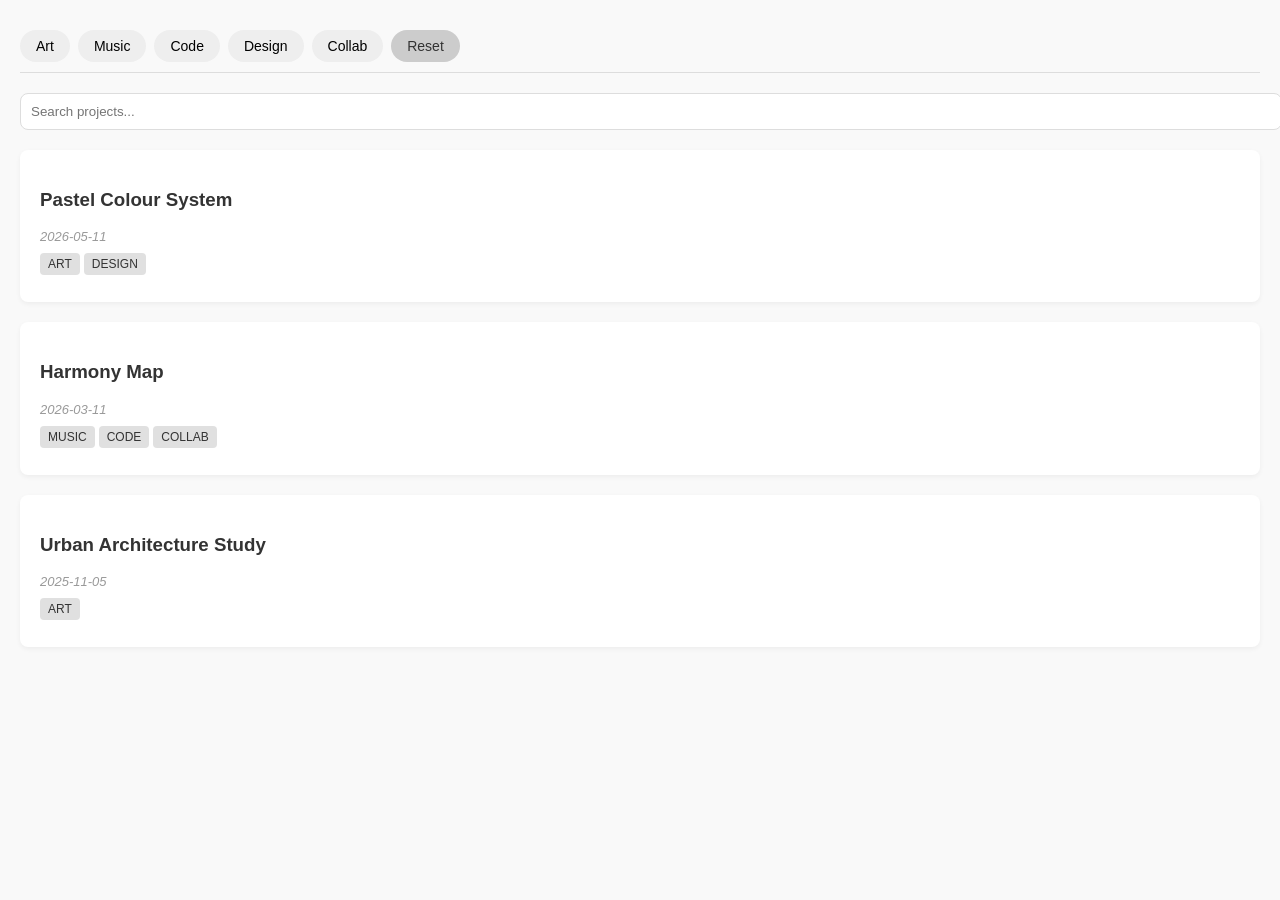
==== projects/index.html @ 5b32a6ea "." ====
<!DOCTYPE html>
<html lang="en">
<head>
    <meta charset="UTF-8">
    <meta name="viewport" content="width=device-width, initial-scale=1.0">
    <style>
        :root {
            --primary: #333;
            --bg: #f9f9f9;
            --card-bg: #fff;
            --accent: #0056b3;
        }
        body {
            font-family: -apple-system, BlinkMacSystemFont, "Segoe UI", Roboto, Helvetica, Arial, sans-serif;
            margin: 0;
            padding: 20px;
            background-color: var(--bg);
            color: var(--primary);
        }
        /* Filter Header */
#filter-bar {
    display: flex;
    flex-wrap: nowrap;
    justify-content: space-between;
    align-items: center;
    gap: 8px;
    overflow-x: auto;
    position: sticky;
    top: 0;
    background: var(--bg);
    padding: 10px 0;
    margin-bottom: 20px;
    border-bottom: 1px solid #ddd;
    z-index: 100;
}

        #filter-buttons {
            display: flex;
            flex-wrap: wrap;
            gap: 8px;
            align-items: center;
            flex: 1 1 auto;
            min-width: 0;
        }

#filter-nav {
    display: none;             /* hidden on the main grid */
    flex: 0 0 198px;           /* fixed slot width for two 95px buttons + 8px gap */
    justify-content: space-between;
    align-items: center;
    white-space: nowrap;
    margin-left: auto;         /* keeps the whole slot on the right */
}

        .filter-btn {
            background: #eee;
            border: none;
            padding: 8px 16px;
            border-radius: 20px;
            cursor: pointer;
            font-size: 14px;
            transition: background 0.2s;
        }
        .filter-btn.active {
            background: var(--accent);
            color: white;
        }
        .filter-btn.flash {
            background:#fff;
            color: #333;
            box-shadow: 0 0 0 2px #ccc inset;
            transition: background 0.2s ease, color 0.2s ease, box-shadow 0.2s ease;
        }
        
        /* Grid Layout */
        #project-grid {
            display: grid;
            grid-template-columns: 1fr;
            gap: 20px;
        }
        .card {
            display: block;
            color: inherit;
            text-decoration: none;

            background: var(--card-bg);
            padding: 20px;
            border-radius: 8px;
            box-shadow: 0 2px 5px rgba(0,0,0,0.05);
            cursor: pointer;
            transition: transform 0.2s;
        }
        .card-content-sentence {
            max-height: 0;
            margin: 0;
            overflow: hidden;
            opacity: 0;
            transform: translateY(5px);

            transition:
                max-height 0.25s ease,
                margin 0.25s ease,
                opacity 0.25s ease,
                transform 0.25s ease;
            }

        .card:hover .card-content-sentence,
        .card:focus-visible .card-content-sentence {
                max-height: 100px;
                 margin-top: 12px;
                opacity: 1;
            transform: translateY(-3px);
            box-shadow: 0 4px 10px rgba(0,0,0,0.1);
        }
        .tag {
            font-size: 12px;
            background: #e0e0e0;
            padding: 4px 8px;
            border-radius: 4px;
            margin-right: 4px;
            text-transform: uppercase;
        }

        /* Detail View */
        #project-detail {
            display: none;
            position: relative;
            background: var(--card-bg);
            padding: 40px;
            border-radius: 8px;
            min-height: 80vh;
        }

/* Grouped button styles for cleaner code */
#old-project-btn, #new-project-btn { 
    background: #dc143c;
    color: white;
    border: none;
    padding: 8px 16px;
    margin: 0;                 /* Removed individual margins; 'gap' in the parent handles this now */
    border-radius: 4px;
    cursor: pointer;
    font-size: 14px;
    transition: background 0.2s;
    width: 95px;
    flex-shrink: 0;            /* Prevents the buttons from squishing if the screen gets too small */
}

/* Slot alignment rules */
#old-project-btn {
    margin-right: auto;        /* Forces button to stay in the left "slot" */
}

#new-project-btn {
    margin-left: auto;         /* Forces button to stay in the right "slot" */
}

#old-project-btn:hover, #new-project-btn:hover {
    background: #b21030;
}

        #back-btn {
            background: none;
            border: none;
            color: var(--accent);
            cursor: pointer;
            font-size: 16px;
            padding: 0 0 20px 0;
            text-decoration: underline;
        }
        #reset-btn {
            background: #ccc;
            color: #333;
            transition: background 0.2s ease, color 0.2s ease, box-shadow 0.2s ease;
        }
        #reset-btn.flash {
            background: #fff;
            color: #111;
            box-shadow: 0 0 0 3px rgba(255, 255, 255, 0.9), 0 0 0 6px rgba(0, 0, 0, 0.1);
        }

        #message-no-projects-to-display {
            display: none;
        }

        #message-project-currently-filtered {
            display: none;
            color: #668;
            font-style: italic;
            margin: 8px 0;
        }

        /* for mobile  */
        @media (hover: none) {
    .card-content-sentence {
        max-height: 100px;
        margin-top: 12px;
        opacity: 1;
        transform: none;
    }
}

    </style>
</head>
<body>

    

    <div id="filter-bar">
        <div id="filter-buttons">
            <button class="filter-btn" data-tag="art">Art</button>
            <button class="filter-btn" data-tag="music">Music</button>
            <button class="filter-btn" data-tag="code">Code</button>
            <button class="filter-btn" data-tag="design">Design</button>
            <button class="filter-btn" data-tag="collab">Collab</button>
            <button class="filter-btn" id="reset-btn">Reset</button>
        </div>
        <div id="filter-nav">
            <button id="old-project-btn" style="display:none;">← Older</button>
            <button id="new-project-btn" style="display:none;">Newer →</button>
        </div>
    </div>

<div id="search-bar" style="margin-bottom: 20px;">
  <input
    type="text"
    id="search-input"
    placeholder="Search projects..."
    style="width: 100%; padding: 10px; border-radius: 8px; border: 1px solid #ddd;"
  >
</div>

    <div id="project-grid"></div>

    <div id="project-detail">

        <button id="back-btn">← Back to projects</button>

        <h1 id="detail-title"></h1>
        <div id="message-project-currently-filtered" style="display:none; color:#668; font-style:italic; margin:8px 0;">
            No projects match the active filters.
        </div>

        <div id="detail-tags" style="margin-bottom: 20px;"></div>
        <div id="detail-content" style="line-height: 1.6;"></div>
    </div>

    <div id="message-no-projects-to-display">
        No projects exist with the project type tags selected.
    </div>

    <script>
        // 1. Your Project Database
        const projects = [
            {
                id: "pastelSystem",
                date: "2026-05-11",
                title: "Pastel Colour System",
                tags: ["art", "design"],
                summary: "A practical colour and material study system.",
               // content: "Here is the full write-up for the Pastel project. You can use standard HTML here like <br> or <b>bold text</b>."
                detailUrl: "./pastel-system/"
            },
            {
                id: "harmonyMap",
                date: "2026-03-11",
                title: "Harmony Map",
                tags: ["music", "code", "collab"],
                summary: "An interactive visualization of music theory.",
               // content: "Full project details about the Harmony Map..."
                detailUrl: "./harmony-map/"
            },
            {
                id: "urbanStudy",
                date: "2025-11-05",
                title: "Urban Architecture Study",
                tags: ["art"],
                summary: "Sketches of historical urban engineering.",
               // content: "Full write up..."
                detailUrl: "./urban-study/"
            }
        ];

        // 2. Application Logic
        let activeTags = new Set();
        let currentProjectId = null;
        const grid = document.getElementById('project-grid');
        const detailView = document.getElementById('project-detail');
        const filterBar = document.getElementById('filter-bar');

        // Render the grid based on active filters
        function renderGrid() {
            grid.innerHTML = '';
            const filtered = getVisibleProjects();
            const messageNoProjectstoDisplay = document.getElementById('message-no-projects-to-display');
            
            if (filtered.length === 0) {
                messageNoProjectstoDisplay.style.display = 'block';     // show message element as a block 
            } else {
                messageNoProjectstoDisplay.style.display = 'none';      // don't show message element as a blockat all   
            }

            filtered.forEach(p => {
                const card = document.createElement('div');
                card.className = 'card';
                //card.onclick = () => openProject(p.id);
                card.href = p.detailUrl;
                card.target = '_top';
                
                const tagsHtml = p.tags.map(t => `<span class="tag">${t}</span>`).join('');
                
                card.innerHTML = `
                    <h3>${p.title}</h3>
                    <p style="color: #999; font-style: italic; font-size: 13px; margin: 4px 0 10px 0;">${p.date}</p>
                    <div style="margin-bottom: 10px;">${tagsHtml}</div>
                    <p class="card-content-sentence">
                    ${p.summary}
                    </p>
                `;
                grid.appendChild(card);
            });
        }

        // Open a specific project and wire old/new navigation
        // creates a copy of the projects array before then sorting (to not mutate the original array) and then filtering based on active tags

        const searchInput = document.getElementById('search-input'); // for a search bar

        function getVisibleProjects() {


            // for filtering and search bar
              const query = searchInput.value.trim().toLowerCase();
  return projects
    .filter(p => {
      //const matchesTags = activeTags.size === 0 || p.tags.some(tag => activeTags.has(tag));     //or
      const matchesTags = activeTags.size === 0 || Array.from(activeTags).every(tag => p.tags.includes(tag));       // and - reduce number of projects displayed
      const matchesSearch = !query ||
        p.title.toLowerCase().includes(query) ||
        p.summary.toLowerCase().includes(query) ||
        p.content.toLowerCase().includes(query) ||
        p.tags.some(tag => tag.includes(query));
      return matchesTags && matchesSearch;
    })
    .sort((a, b) => new Date(b.date) - new Date(a.date));
}
        searchInput.addEventListener(
    'input',
    updateViewAfterCriteriaChange
);

        function showFilteredProjectMessage() {
            const filteredNote = document.getElementById('message-project-currently-filtered');
            const oldBtn = document.getElementById('old-project-btn');
            const newBtn = document.getElementById('new-project-btn');

            document.getElementById('detail-title').innerText = '';
            document.getElementById('detail-tags').style.display = 'none';
            document.getElementById('detail-content').style.display = 'none';

            document.getElementById('filter-nav').style.display = 'none';

            filteredNote.style.display = 'block';
            oldBtn.style.display = 'none';
            newBtn.style.display = 'none';
        }

        function openProject(id, shouldScroll = true) {
            currentProjectId = id;
            const visible = getVisibleProjects();
            const index = visible.findIndex(x => x.id === id);




            grid.style.display = 'none';
            filterBar.style.display = 'flex';
            document.getElementById('filter-nav').style.display = 'flex';
            detailView.style.display = 'block';

            if (index === -1) {
                showFilteredProjectMessage();
                return;
            }

            const p = visible[index];
            document.getElementById('detail-title').innerText = p.title;
            document.getElementById('detail-tags').style.display = 'block';
            document.getElementById('detail-content').style.display = 'block';
            document.getElementById('message-project-currently-filtered').style.display = 'none';

            document.getElementById('detail-tags').innerHTML = `<p style="color: #999; font-style: italic; margin: 0 0 8px 0;">${p.date}</p>` + p.tags.map(t => `<span class="tag">${t}</span>`).join('');
            document.getElementById('detail-content').innerHTML = p.content;

            

            updateDetailNav(id);
            if (shouldScroll) {
            window.scrollTo(0, 0);
            }
        }

        function updateDetailNav(currentId) {
            const visible = getVisibleProjects();
            const index = visible.findIndex(p => p.id === currentId);
            const oldBtn = document.getElementById('old-project-btn');
            const newBtn = document.getElementById('new-project-btn');

            if (index === -1) {
                oldBtn.style.display = 'none';
                newBtn.style.display = 'none';
                return;
            }

            const older = visible[index + 1];
            const newer = visible[index - 1];

            if (older) {
                oldBtn.style.display = 'block';
                oldBtn.onclick = () => openProject(older.id);
            } else {
                oldBtn.style.display = 'none';
            }

            if (newer) {
                newBtn.style.display = 'block';
                newBtn.onclick = () => openProject(newer.id);
            } else {
                newBtn.style.display = 'none';
            }
        }

        function hideProjectDetails() {
            detailView.style.display = 'none';
        }

        function showProjectDetails() {
            detailView.style.display = 'block';
        }

        function renderCurrentProjectDetail(id) {
            const p = projects.find(x => x.id === id);
            if (!p) return;

            document.getElementById('detail-title').innerText = p.title;
            document.getElementById('detail-tags').style.display = 'block';
            document.getElementById('detail-content').style.display = 'block';
            document.getElementById('detail-tags').innerHTML = `<p style="color:#999; font-style:italic; margin: 0 0 8px 0;">${p.date}</p>` + p.tags.map(t =>`<span class="tag">${t}</span>`).join('');
            document.getElementById('detail-content').innerHTML = p.content;
        }

        // project only forgotten if user explicitly leaves it
        document.getElementById('back-btn').onclick = () => {
            currentProjectId = null;
            detailView.style.display = 'none';
            grid.style.display = 'grid';

            renderGrid();




            // ensure filters are visible
            filterBar.style.display = 'flex';
            document.getElementById('filter-nav').style.display = 'none';
            // hide the nav buttons in the header
            const oldBtn = document.getElementById('old-project-btn');
            const newBtn = document.getElementById('new-project-btn');
            if(oldBtn) oldBtn.style.display = 'none';
            if(newBtn) newBtn.style.display = 'none';
        };

        function updateViewAfterCriteriaChange() {
    renderGrid();

    // The user is currently looking at the project grid.
    if (!currentProjectId) {
        return;
    }

    const visible = getVisibleProjects();

    const currentProject = visible.find(
        project => project.id === currentProjectId
    );

    // Keep the current project if possible.
    // Otherwise use the newest matching project.
    const projectToShow = currentProject || visible[0];

    if (projectToShow) {
    const projectChanged =
        projectToShow.id !== currentProjectId;

    openProject(projectToShow.id, projectChanged);
} else {
        showFilteredProjectMessage();

        document.getElementById(
            'message-no-projects-to-display'
        ).style.display = 'none';
    }
}

        // Handle Filter Clicks
document
    .querySelectorAll('.filter-btn:not(#reset-btn)')
    .forEach(btn => {
        btn.onclick = (event) => {
            const tag = event.target.getAttribute('data-tag');

            if (activeTags.has(tag)) {
                activeTags.delete(tag);
                event.target.classList.remove('active');
            } else {
                activeTags.add(tag);
                event.target.classList.add('active');
            }

            updateViewAfterCriteriaChange();
        };
    });

        // Handle Reset
        const resetBtn = document.getElementById('reset-btn');

            resetBtn.onclick = () => {
    activeTags.clear();
    document.querySelectorAll('.filter-btn').forEach(b => b.classList.remove('active'));
    resetBtn.classList.add('flash');
    setTimeout(() => resetBtn.classList.remove('flash'), 260);
    updateViewAfterCriteriaChange();
        };

        // Initialize
        renderGrid();
    </script>
</body>
</html>
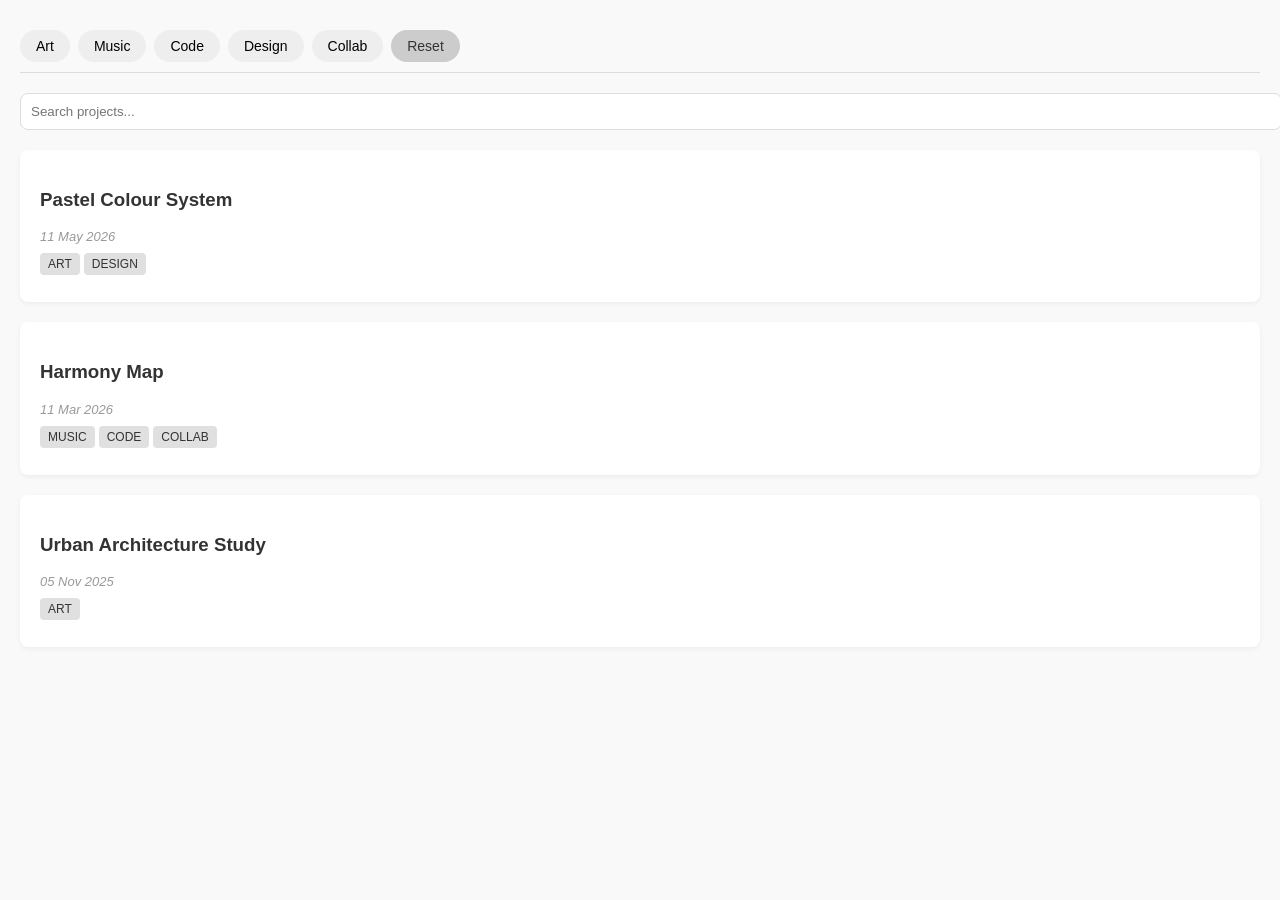
==== commit 3041a724: "static page formatting update" ====
--- a/projects/index.html
+++ b/projects/index.html
@@ -258,7 +258,11 @@
                 title: "Pastel Colour System",
                 tags: ["art", "design"],
                 summary: "A practical colour and material study system.",
-               // content: "Here is the full write-up for the Pastel project. You can use standard HTML here like <br> or <b>bold text</b>."
+
+                content: "",
+                searchText: "",
+                contentLoaded: false,
+
                 detailUrl: "./pastel-system/"
             },
             {
@@ -267,7 +271,11 @@
                 title: "Harmony Map",
                 tags: ["music", "code", "collab"],
                 summary: "An interactive visualization of music theory.",
-               // content: "Full project details about the Harmony Map..."
+
+                content: "",
+                searchText: "",
+                contentLoaded: false,
+                
                 detailUrl: "./harmony-map/"
             },
             {
@@ -276,10 +284,83 @@
                 title: "Urban Architecture Study",
                 tags: ["art"],
                 summary: "Sketches of historical urban engineering.",
-               // content: "Full write up..."
+   
+                content: "",
+                searchText: "",
+                contentLoaded: false,
+                
                 detailUrl: "./urban-study/"
             }
         ];
+
+        async function loadProjectContent(project) {
+    if (project.contentLoaded) {
+        return;
+    }
+
+    try {
+        const response = await fetch(project.detailUrl);
+
+        if (!response.ok) {
+            throw new Error(
+                `Could not load ${project.detailUrl}`
+            );
+        }
+
+        const pageHtml = await response.text();
+
+        const pageDocument =
+            new DOMParser().parseFromString(
+                pageHtml,
+                "text/html"
+            );
+
+        const projectContent =
+            pageDocument.getElementById(
+                "project-content"
+            );
+
+        if (!projectContent) {
+            throw new Error(
+                `#project-content was not found in ${project.detailUrl}`
+            );
+        }
+
+        project.content = projectContent.innerHTML;
+
+        project.searchText =
+            projectContent.textContent
+                .trim()
+                .toLowerCase();
+
+        project.contentLoaded = true;
+
+    } catch (error) {
+        console.error(error);
+
+        project.content = `
+            <p>
+                Sorry, this project could not be loaded.
+            </p>
+        `;
+
+        project.searchText = "";
+    }
+}
+
+// setting the format of displayed dates
+function formatProjectDateForDisplay(projectDateIso) {
+    const projectDate = new Date(
+        `${projectDateIso}T00:00:00Z`
+    );
+
+    return new Intl.DateTimeFormat('en-GB', {
+        day: '2-digit',
+        month: 'short',
+        year: 'numeric',
+        timeZone: 'UTC'
+    }).format(projectDate);
+}
 
         // 2. Application Logic
         let activeTags = new Set();
@@ -303,15 +384,13 @@
             filtered.forEach(p => {
                 const card = document.createElement('div');
                 card.className = 'card';
-                //card.onclick = () => openProject(p.id);
-                card.href = p.detailUrl;
-                card.target = '_top';
+                card.onclick = () => openProject(p.id);
                 
                 const tagsHtml = p.tags.map(t => `<span class="tag">${t}</span>`).join('');
                 
                 card.innerHTML = `
                     <h3>${p.title}</h3>
-                    <p style="color: #999; font-style: italic; font-size: 13px; margin: 4px 0 10px 0;">${p.date}</p>
+                    <p style="color: #999; font-style: italic; font-size: 13px; margin: 4px 0 10px 0;">${formatProjectDateForDisplay(p.date)}</p>
                     <div style="margin-bottom: 10px;">${tagsHtml}</div>
                     <p class="card-content-sentence">
                     ${p.summary}
@@ -338,8 +417,8 @@
       const matchesSearch = !query ||
         p.title.toLowerCase().includes(query) ||
         p.summary.toLowerCase().includes(query) ||
-        p.content.toLowerCase().includes(query) ||
-        p.tags.some(tag => tag.includes(query));
+        (p.searchText ?? "").includes(query) ||
+        p.tags.some(tag => tag.toLowerCase().includes(query));
       return matchesTags && matchesSearch;
     })
     .sort((a, b) => new Date(b.date) - new Date(a.date));
@@ -365,7 +444,7 @@
             newBtn.style.display = 'none';
         }
 
-        function openProject(id, shouldScroll = true) {
+        async function openProject(id, shouldScroll = true) {
             currentProjectId = id;
             const visible = getVisibleProjects();
             const index = visible.findIndex(x => x.id === id);
@@ -384,12 +463,14 @@
             }
 
             const p = visible[index];
+            document.getElementById('detail-content').innerHTML = '<p>Loading project…</p>';
+            await loadProjectContent(p);
             document.getElementById('detail-title').innerText = p.title;
             document.getElementById('detail-tags').style.display = 'block';
             document.getElementById('detail-content').style.display = 'block';
             document.getElementById('message-project-currently-filtered').style.display = 'none';
 
-            document.getElementById('detail-tags').innerHTML = `<p style="color: #999; font-style: italic; margin: 0 0 8px 0;">${p.date}</p>` + p.tags.map(t => `<span class="tag">${t}</span>`).join('');
+            document.getElementById('detail-tags').innerHTML = `<p style="color: #999; font-style: italic; margin: 0 0 8px 0;">${formatProjectDateForDisplay(p.date)}</p>` + p.tags.map(t => `<span class="tag">${t}</span>`).join('');
             document.getElementById('detail-content').innerHTML = p.content;
 
             
@@ -445,7 +526,7 @@
             document.getElementById('detail-title').innerText = p.title;
             document.getElementById('detail-tags').style.display = 'block';
             document.getElementById('detail-content').style.display = 'block';
-            document.getElementById('detail-tags').innerHTML = `<p style="color:#999; font-style:italic; margin: 0 0 8px 0;">${p.date}</p>` + p.tags.map(t =>`<span class="tag">${t}</span>`).join('');
+            document.getElementById('detail-tags').innerHTML = `<p style="color:#999; font-style:italic; margin: 0 0 8px 0;">${formatProjectDateForDisplay(p.date)}</p>` + p.tags.map(t =>`<span class="tag">${t}</span>`).join('');
             document.getElementById('detail-content').innerHTML = p.content;
         }
 
@@ -532,8 +613,20 @@
     updateViewAfterCriteriaChange();
         };
 
+    // load every project content for full-content search
+    async function loadAllProjectContent() {
+    await Promise.all(
+        projects.map(project =>
+            loadProjectContent(project)
+        )
+    );
+
+    updateViewAfterCriteriaChange();
+}
+
         // Initialize
         renderGrid();
+loadAllProjectContent();
     </script>
 </body>
 </html>
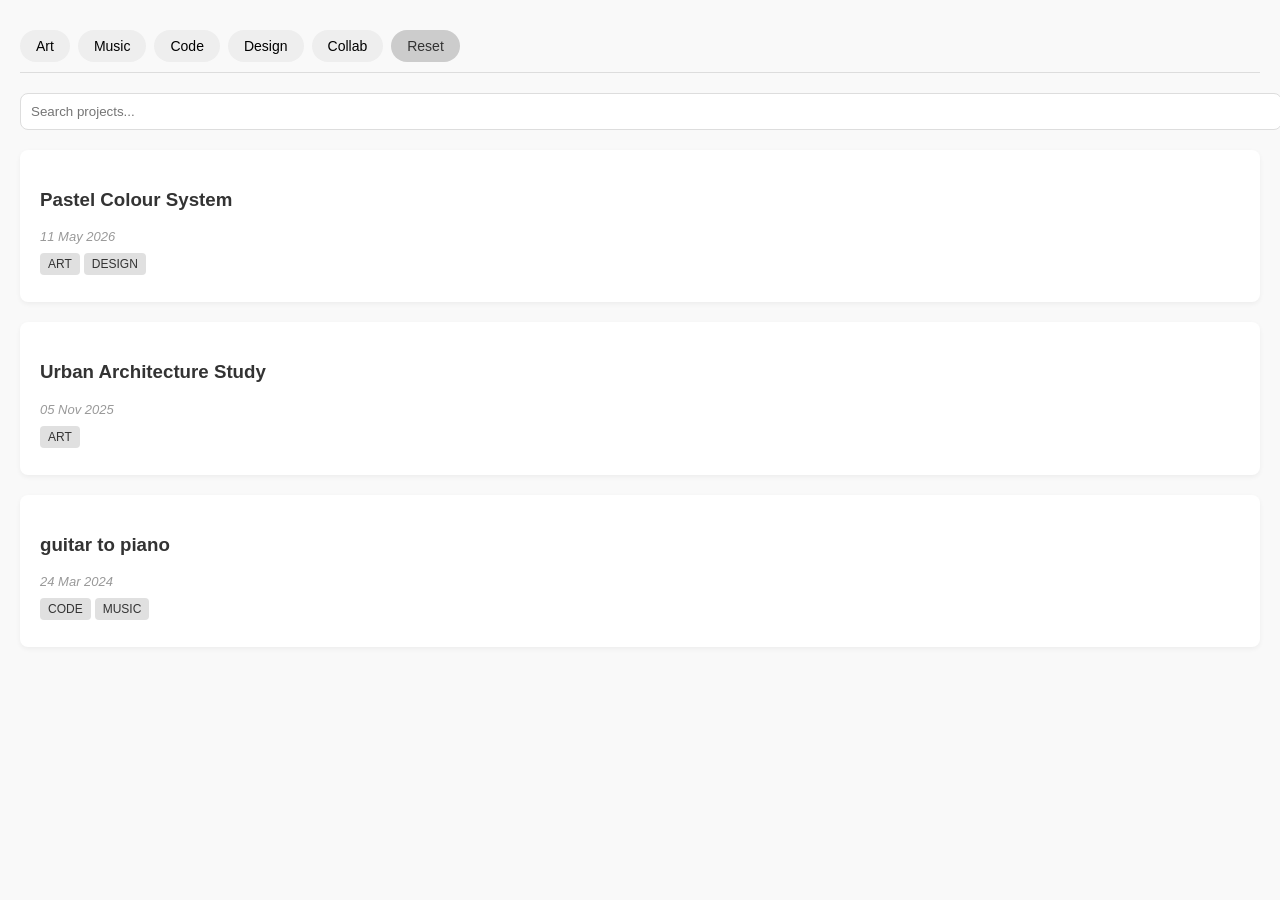
==== commit 99aa946d: "prep for guitar to piano" ====
--- a/projects/index.html
+++ b/projects/index.html
@@ -266,17 +266,17 @@
                 detailUrl: "./pastel-system/"
             },
             {
-                id: "harmonyMap",
-                date: "2026-03-11",
-                title: "Harmony Map",
-                tags: ["music", "code", "collab"],
-                summary: "An interactive visualization of music theory.",
+                id: "guitarToPiano",
+                date: "2024-03-24",
+                title: "guitar to piano",
+                tags: ["code", "music"],
+                summary: "note finder from guitar to piano, prototyped in google sheets",
 
                 content: "",
                 searchText: "",
                 contentLoaded: false,
                 
-                detailUrl: "./harmony-map/"
+                detailUrl: "./guitar-to-piano/"
             },
             {
                 id: "urbanStudy",
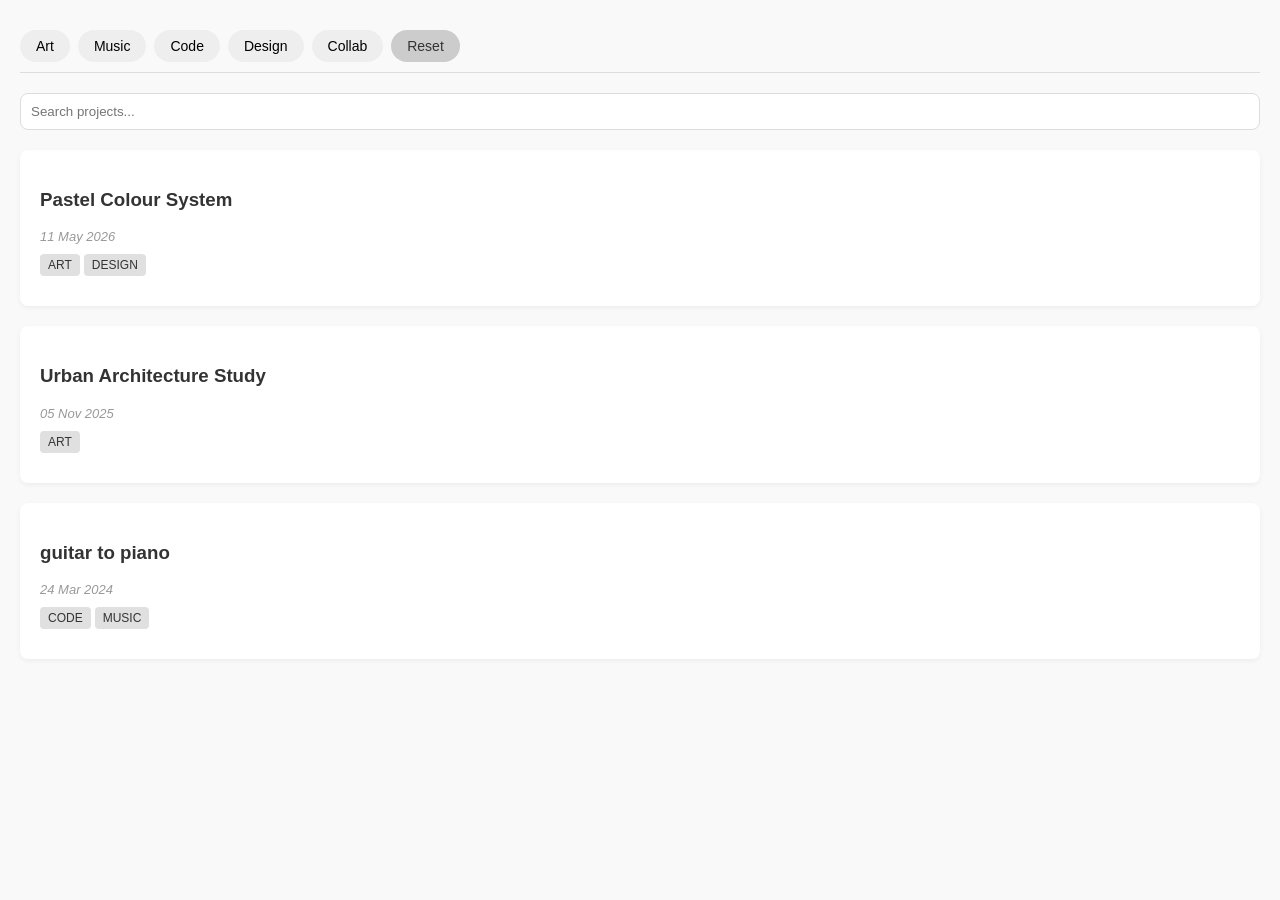
==== commit 205c9f9e: "global css dev" ====
--- a/projects/index.html
+++ b/projects/index.html
@@ -3,6 +3,9 @@
 <head>
     <meta charset="UTF-8">
     <meta name="viewport" content="width=device-width, initial-scale=1.0">
+
+     <link rel="stylesheet" href="./page.css">
+
     <style>
         :root {
             --primary: #333;
@@ -18,21 +21,21 @@
             color: var(--primary);
         }
         /* Filter Header */
-#filter-bar {
-    display: flex;
-    flex-wrap: nowrap;
-    justify-content: space-between;
-    align-items: center;
-    gap: 8px;
-    overflow-x: auto;
-    position: sticky;
-    top: 0;
-    background: var(--bg);
-    padding: 10px 0;
-    margin-bottom: 20px;
-    border-bottom: 1px solid #ddd;
-    z-index: 100;
-}
+        #filter-bar {
+            display: flex;
+            flex-wrap: nowrap;
+            justify-content: space-between;
+            align-items: center;
+            gap: 8px;
+            overflow-x: auto;
+            position: sticky;
+            top: 0;
+            background: var(--bg);
+            padding: 10px 0;
+            margin-bottom: 20px;
+            border-bottom: 1px solid #ddd;
+            z-index: 100;
+        }
 
         #filter-buttons {
             display: flex;
--- a/projects/page.css
+++ b/projects/page.css
@@ -0,0 +1,160 @@
+/* shared settings */
+
+:root {
+    --callout-right-offset: 30px;
+    --callout-red: #dc143c;
+    --callout-text: #fff;
+}
+
+* {
+    box-sizing: border-box;
+}
+
+html,
+body {
+    margin: 0;
+    padding: 0;
+    background: transparent;
+}
+
+body {
+    font-family:
+        -apple-system,
+        BlinkMacSystemFont,
+        "Segoe UI",
+        Roboto,
+        Helvetica,
+        Arial,
+        sans-serif;
+}
+
+
+/* explore-projects pointer */
+
+#projects-pointer {
+    display: flex;
+    justify-content: flex-end;
+    align-items: center;
+    padding:
+        6px
+        var(--callout-right-offset)
+        6px
+        6px;
+}
+
+#projects-pointer-box {
+    display: inline-flex;
+    align-items: center;
+    gap: 10px;
+
+    padding: 10px 14px;
+    background: var(--callout-red);
+    color: var(--callout-text);
+    border-radius: 4px;
+
+    font-size: 14px;
+    font-weight: 600;
+    line-height: 1;
+    white-space: nowrap;
+    user-select: none;
+}
+
+#projects-pointer-chevron {
+    display: inline-block;
+    font-size: 20px;
+    line-height: 1;
+
+    animation:
+        move-chevron-up
+        1.1s
+        ease-in-out
+        infinite;
+}
+
+@keyframes move-chevron-up {
+    0%,
+    100% {
+        transform: translateY(3px);
+    }
+
+    50% {
+        transform: translateY(-3px);
+    }
+}
+
+
+/* static project page */
+
+#project-page {
+    padding: 40px;
+    color: #333;
+}
+
+#project-content {
+    max-width: none;
+    margin: 0;
+    padding: 0;
+    line-height: 1.6;
+}
+
+.project-date {
+    display: block;
+    margin: 0 0 8px 0;
+
+    color: #999;
+    font-style: italic;
+}
+
+.project-tags {
+    margin-bottom: 20px;
+}
+
+.tag {
+    display: inline-block;
+    margin-right: 4px;
+    padding: 4px 8px;
+
+    background: #e0e0e0;
+    border-radius: 4px;
+
+    font-size: 12px;
+    text-transform: uppercase;
+}
+
+
+/* reusable development layout */
+
+.project-development-layout {
+    display: grid;
+    grid-template-columns:
+        minmax(0, 3fr)
+        minmax(280px, 2fr);
+    align-items: start;
+    gap: 32px;
+}
+
+.project-development-image {
+    display: block;
+    width: 100%;
+    height: auto;
+}
+
+.project-development-text {
+    min-width: 0;
+    margin: 0;
+}
+
+
+/* responsive and accessibility */
+
+@media (max-width: 760px) {
+    .project-development-layout {
+        grid-template-columns: 1fr;
+    }
+}
+
+@media (prefers-reduced-motion: reduce) {
+    #projects-pointer-chevron {
+        animation: none;
+    }
+}
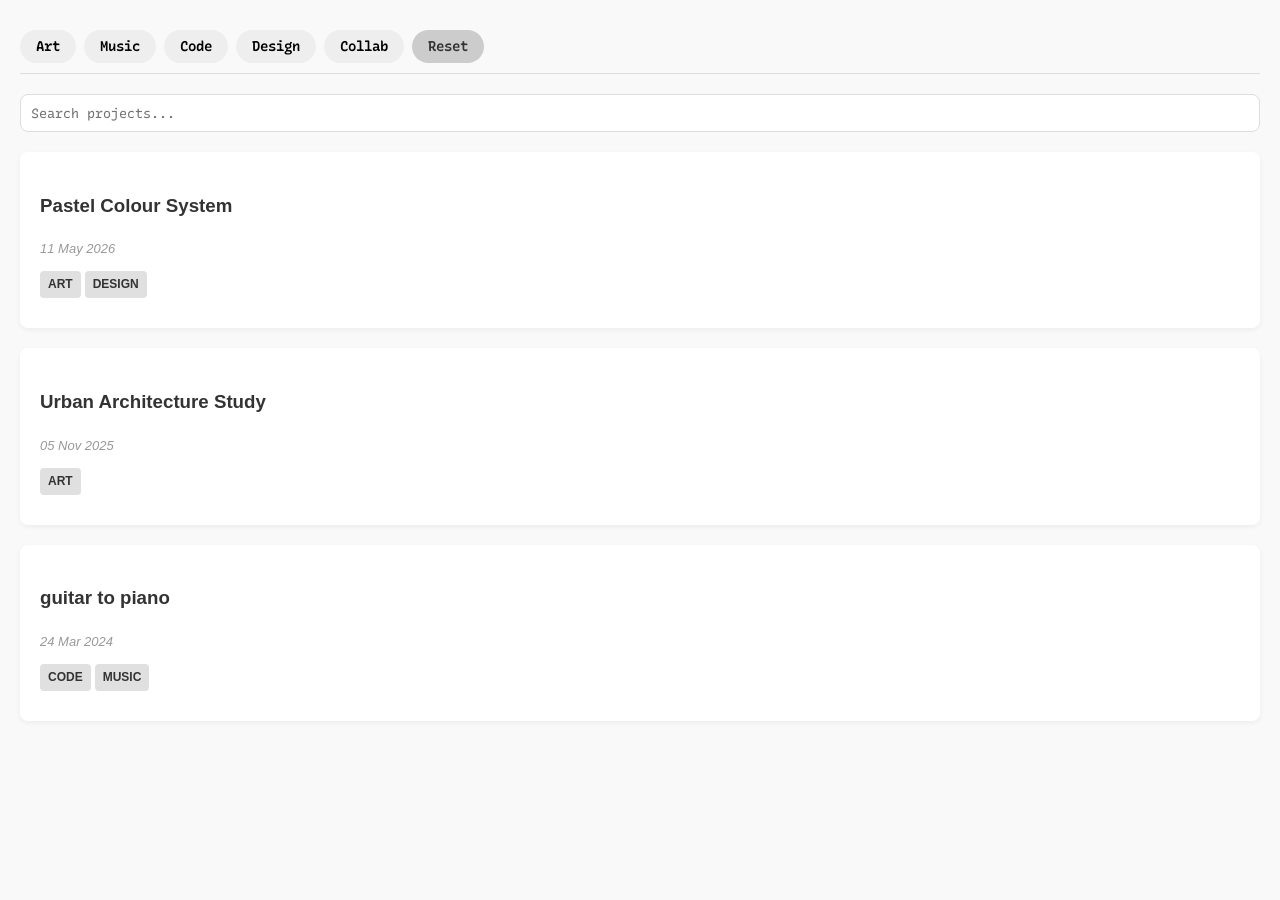
==== commit 11223f84: "fonts" ====
--- a/projects/index.html
+++ b/projects/index.html
@@ -14,7 +14,7 @@
             --accent: #0056b3;
         }
         body {
-            font-family: -apple-system, BlinkMacSystemFont, "Segoe UI", Roboto, Helvetica, Arial, sans-serif;
+    
             margin: 0;
             padding: 20px;
             background-color: var(--bg);
--- a/projects/page.css
+++ b/projects/page.css
@@ -1,9 +1,57 @@
+/* importa */
+/* fonts */
+@import url(
+    "https://fonts.googleapis.com/css2?family=Recursive:CASL,MONO,wght@0..1,1,300..900&display=swap"
+);
+
+:root {
+    --font-site:
+        "Recursive",
+        ui-monospace,
+        SFMono-Regular,
+        Menlo,
+        Consolas,
+        monospace;
+}
+
+body,
+button,
+input,
+textarea,
+select {
+    font-family: var(--font-site);
+
+    font-variation-settings:
+        "MONO" 1,
+        "CASL" 0.7;
+}
+
+body {
+    font-weight: 408;
+    line-height: 1.6;
+}
+
+h1,
+h2,
+h3 {
+    font-weight: 700;
+}
+
+button,
+.tag {
+    font-weight: 600;
+}
+
 /* shared settings */
 
 :root {
     --callout-right-offset: 30px;
     --callout-red: #dc143c;
     --callout-text: #fff;
+    --feedback-purple: #75509b;
+    --feedback-purple-hover: #624180;
+    --feedback-lilac: #f7f2fb;
+    --feedback-border: #d9c9e7;
 }
 
 * {
@@ -148,13 +196,132 @@
 /* responsive and accessibility */
 
 @media (max-width: 760px) {
+    /* for project development info */    
     .project-development-layout {
         grid-template-columns: 1fr;
     }
+
+    /* for project feedback form */
+    .project-feedback-content {
+    padding: 12px;
+}
+
+.project-feedback-form {
+    height: 1100px;
+}
+
 }
 
 @media (prefers-reduced-motion: reduce) {
     #projects-pointer-chevron {
         animation: none;
     }
+}
+
+/* call to action - make a copy of google sheets to Gdrive */
+
+.project-copy-call-to-action {
+    margin: 24px 0 32px;
+}
+
+.project-copy-button {
+    display: inline-block;
+    padding: 12px 18px;
+
+    background: var(--callout-red);
+    color: #fff;
+    border-radius: 4px;
+
+    font-weight: 600;
+    line-height: 1.2;
+    text-align: center;
+    text-decoration: none;
+
+    transition: background-color 0.2s ease;
+}
+
+.project-copy-button:visited {
+    color: #fff;
+}
+
+.project-copy-button:hover {
+    background: #b21030;
+}
+
+.project-copy-button:focus-visible {
+    outline: 3px solid #0056b3;
+    outline-offset: 3px;
+}
+
+.project-copy-explanation {
+    margin: 8px 0 0;
+    color: #666;
+    font-size: 14px;
+}
+
+/* project feedback form */
+
+.project-feedback {
+    margin: 48px 0 0;
+    overflow: hidden;
+    background: var(--feedback-lilac);
+    border: 1px solid var(--feedback-border);
+    border-radius: 8px;
+}
+
+.project-feedback-summary {
+    display: flex;
+    align-items: center;
+    justify-content: space-between;
+    gap: 16px;
+    padding: 14px 18px;
+    color: #ffffff;
+    font-weight: 600;
+    list-style: none;
+    cursor: pointer;
+    background: var(--feedback-purple);
+}
+
+.project-feedback-summary::-webkit-details-marker {
+    display: none;
+}
+
+.project-feedback-summary::after {
+    content: "＋";
+    font-size: 20px;
+    line-height: 1;
+}
+
+.project-feedback[open] .project-feedback-summary::after {
+    content: "−";
+}
+
+.project-feedback-summary:hover {
+    background: var(--feedback-purple-hover);
+}
+
+.project-feedback-summary:focus-visible {
+    outline: 3px solid #0056b3;
+    outline-offset: -3px;
+}
+
+.project-feedback-content {
+    padding: 18px;
+}
+
+.project-feedback-content > :first-child {
+    margin-top: 0;
+}
+
+.project-feedback-form {
+    display: block;
+    width: 100%;
+    height: 950px;
+    border: 0;
+    background: #ffffff;
+}
+
+.project-feedback-fallback {
+    margin: 12px 0 0;
+    font-size: 14px;
 }
